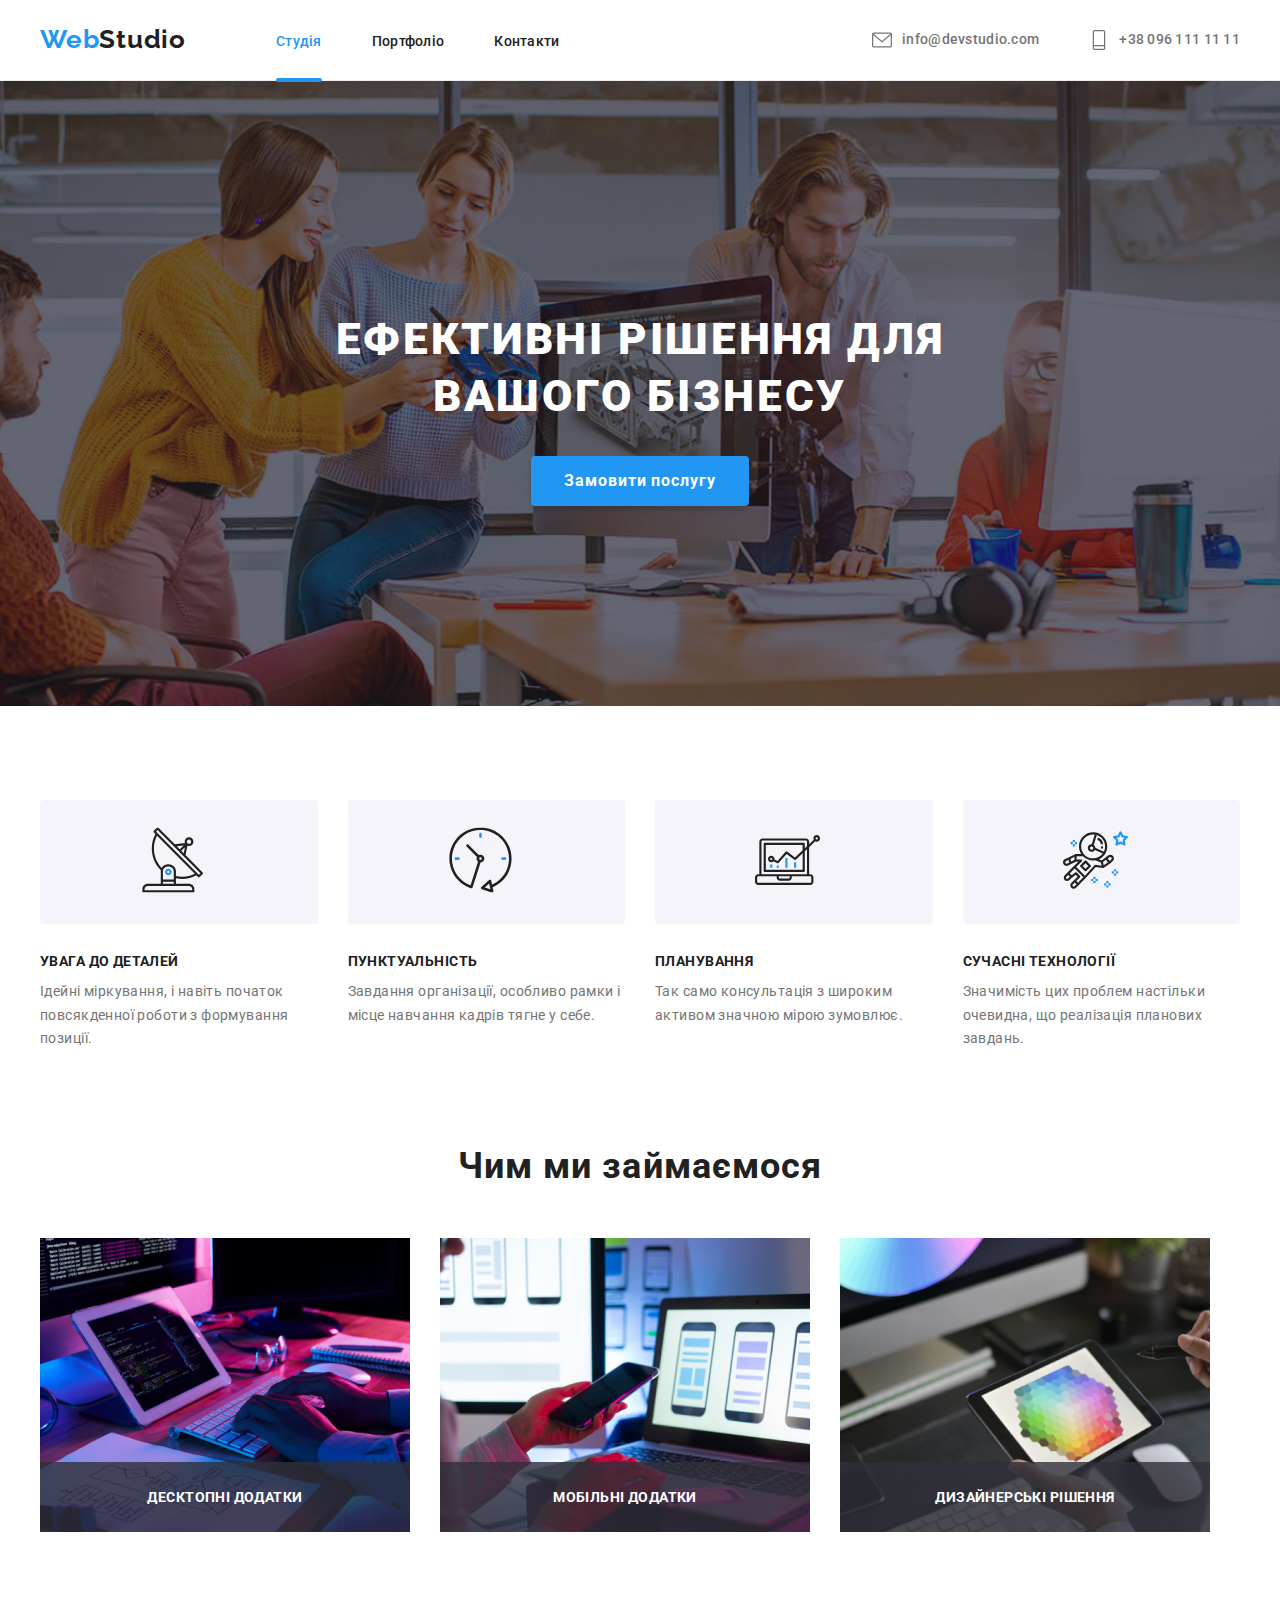
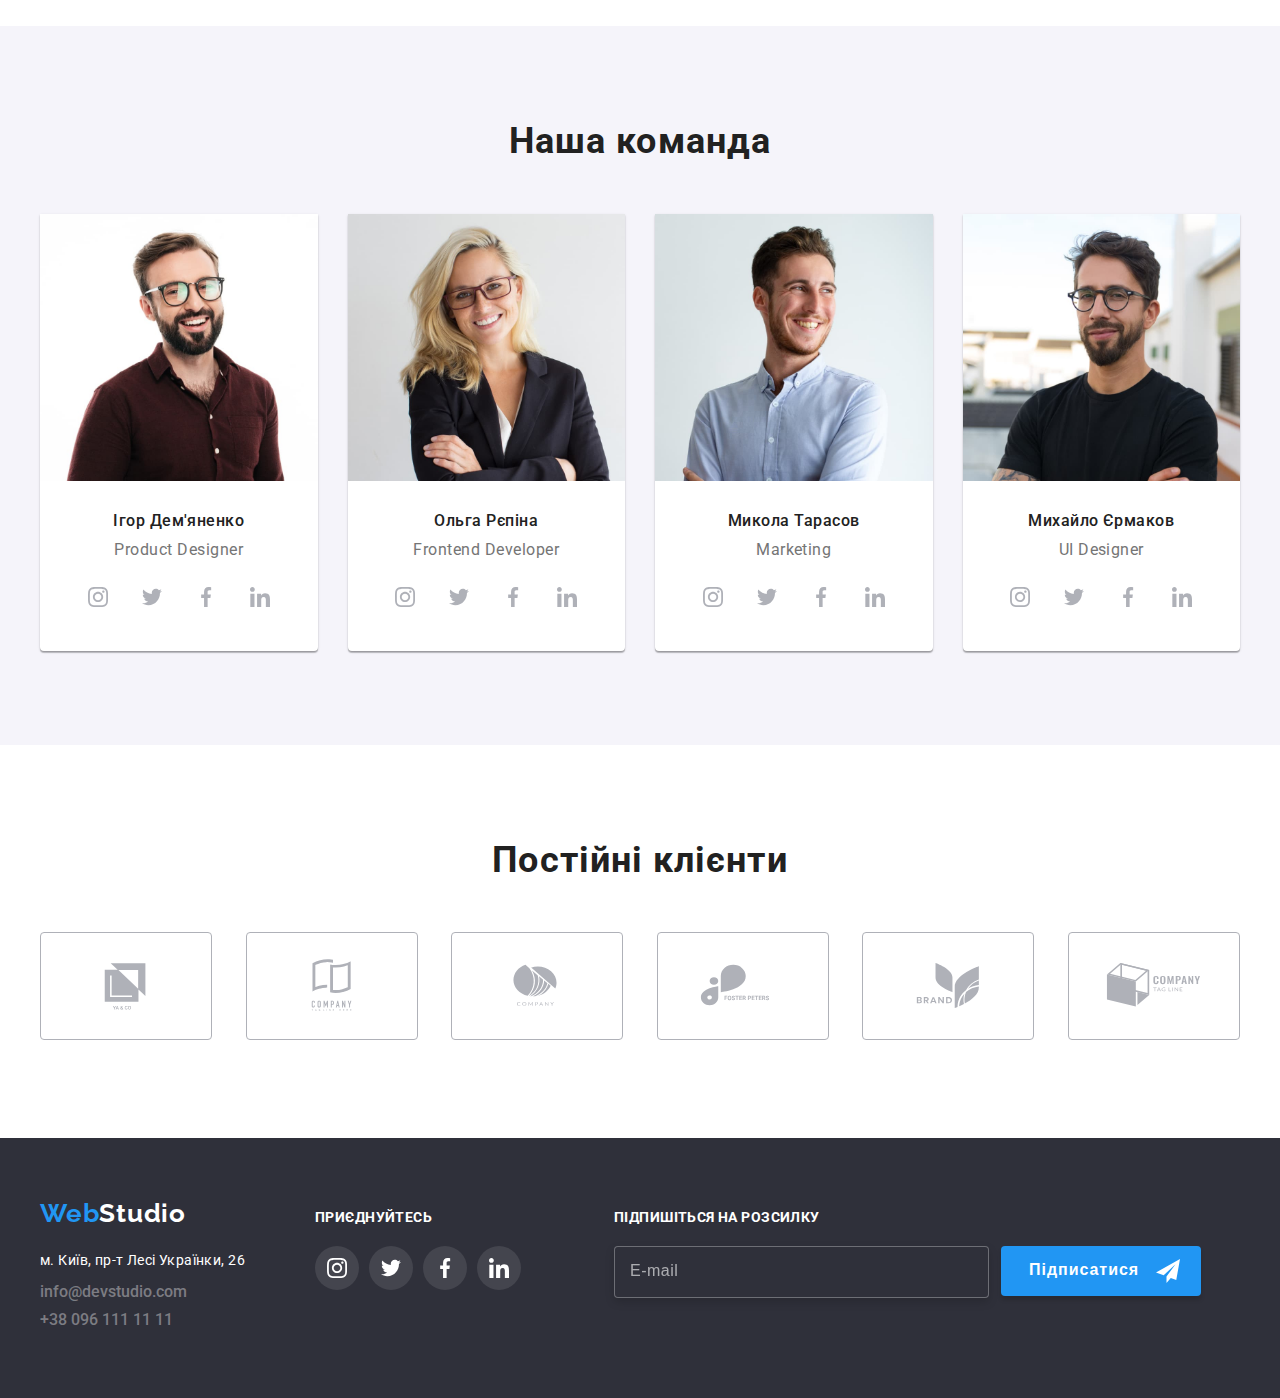
==== index.html @ 66b2454b "added markup and stylization of forms" ====
<!DOCTYPE html>
<html lang="uk">
  <head>
    <meta charset="UTF-8" />
    <meta http-equiv="X-UA-Compatible" content="IE=edge" />
    <meta name="viewport" content="width=device-width, initial-scale=1.0" />
    <link
      rel="stylesheet"
      href="/*! modern-normalize v1.1.0 | MIT License | https://github.com/sindresorhus/modern-normalize */*,::after,::before{box-sizing:border-box}html{-moz-tab-size:4;tab-size:4}html{line-height:1.15;-webkit-text-size-adjust:100%}body{margin:0}body{font-family:system-ui,-apple-system,'Segoe UI',Roboto,Helvetica,Arial,sans-serif,'Apple Color Emoji','Segoe UI Emoji'}hr{height:0;color:inherit}abbr[title]{text-decoration:underline dotted}b,strong{font-weight:bolder}code,kbd,pre,samp{font-family:ui-monospace,SFMono-Regular,Consolas,'Liberation Mono',Menlo,monospace;font-size:1em}small{font-size:80%}sub,sup{font-size:75%;line-height:0;position:relative;vertical-align:baseline}sub{bottom:-.25em}sup{top:-.5em}table{text-indent:0;border-color:inherit}button,input,optgroup,select,textarea{font-family:inherit;font-size:100%;line-height:1.15;margin:0}button,select{text-transform:none}[type=button],[type=reset],[type=submit],button{-webkit-appearance:button}::-moz-focus-inner{border-style:none;padding:0}:-moz-focusring{outline:1px dotted ButtonText}:-moz-ui-invalid{box-shadow:none}legend{padding:0}progress{vertical-align:baseline}::-webkit-inner-spin-button,::-webkit-outer-spin-button{height:auto}[type=search]{-webkit-appearance:textfield;outline-offset:-2px}::-webkit-search-decoration{-webkit-appearance:none}::-webkit-file-upload-button{-webkit-appearance:button;font:inherit}summary{display:list-item}"
    />
    <link rel="stylesheet" href="./css/styles.css" />
    <link rel="preconnect" href="https://fonts.googleapis.com" />
    <link rel="preconnect" href="https://fonts.gstatic.com" crossorigin />
    <link
      href="https://fonts.googleapis.com/css2?family=Raleway:wght@700&family=Roboto:wght@400;500;700;900&display=swap"
      rel="stylesheet"
    />
    <title>WebStudio</title>
  </head>
  <body>
    <header class="header">
      <div class="container header-container">
        <a href="./index.html" class="header-logo link"
          ><span class="logo-web">Web</span
          ><span class="logo-studio">Studio</span></a
        >
        <nav class="header-nav">
          <ul class="header-list list">
            <li class="header-item">
              <a href="" class="header-link link current">Студія</a>
            </li>
            <li class="header-item">
              <a href="./portfolio.html" class="header-link link">Портфоліо</a>
            </li>
            <li class="header-item">
              <a href="" class="header-link link">Контакти</a>
            </li>
          </ul>
        </nav>
        <div class="contacts-container">
          <ul class="contacts-wrap list">
            <li class="contacts-wrap-item">
              <a
                href="mailto:info@devstudio.com"
                target="_blank"
                class="header-mailto link"
                ><svg
                  viewBox="0 0 100 100"
                  width="20px"
                  class="icon shape-codepen"
                >
                  <use
                    xlink:href="./images/sprite.svg#icon-envelope"
                  ></use></svg
                >info@devstudio.com</a
              >
            </li>
            <li class="contacts-wrap-item">
              <a href="tel:+380961111111" class="header-contact link"
                ><svg
                  viewBox="0 0 100 100"
                  width="20px"
                  class="icon shape-codepen"
                >
                  <use xlink:href="./images/sprite.svg#icon-phone"></use></svg
                >+38 096 111 11 11</a
              >
            </li>
          </ul>
        </div>
      </div>
    </header>
    <main>
      <!-- Hero Section -->
      <section class="hero">
        <div class="hero-wrapper">
          <h1 class="hero-title">Ефективні рішення для вашого бізнесу</h1>
          <button type="button" class="hero-btn" data-modal-open>
            Замовити послугу
          </button>
        </div>
      </section>
      <!-- Features Section -->
      <section class="features">
        <div class="container section">
          <h2 class="visually-hidden">Ми пропонуємо</h2>
          <ul class="features-list list">
            <li class="features-title">
              <div class="features-icon">
                <svg
                  viewBox="0 0 100 100"
                  width="65px"
                  height="70px"
                  class="icon shape-codepen"
                >
                  <use xlink:href="./images/sprite.svg#icon-antenna"></use>
                </svg>
              </div>
              <h3 class="features-title-list">Увага до деталей</h3>
              <p class="features-pre-title">
                Ідейні міркування, і навіть початок повсякденної роботи з
                формування позиції.
              </p>
            </li>
            <li class="features-title">
              <div class="features-icon">
                <svg
                  viewBox="0 0 100 100"
                  width="65px"
                  height="70px"
                  class="icon shape-codepen"
                >
                  <use xlink:href="./images/sprite.svg#icon-clock"></use>
                </svg>
              </div>
              <h3 class="features-title-list">Пунктуальність</h3>
              <p class="features-pre-title">
                Завдання організації, особливо рамки і місце навчання кадрів
                тягне у себе.
              </p>
            </li>
            <li class="features-title">
              <div class="features-icon">
                <svg
                  viewBox="0 0 100 100"
                  width="65px"
                  height="70px"
                  class="icon shape-codepen"
                >
                  <use xlink:href="./images/sprite.svg#icon-diagram"></use>
                </svg>
              </div>
              <h3 class="features-title-list">Планування</h3>
              <p class="features-pre-title">
                Так само консультація з широким активом значною мірою зумовлює.
              </p>
            </li>
            <li class="features-title">
              <div class="features-icon">
                <svg
                  viewBox="0 0 100 100"
                  width="65px"
                  height="70px"
                  class="icon shape-codepen"
                >
                  <use xlink:href="./images/sprite.svg#icon-astronaut"></use>
                </svg>
              </div>
              <h3 class="features-title-list">Сучасні технології</h3>
              <p class="features-pre-title">
                Значимість цих проблем настільки очевидна, що реалізація
                планових завдань.
              </p>
            </li>
          </ul>
        </div>
      </section>
      <!-- Specification Section -->
      <section class="specification">
        <div class="container">
          <h2 class="specification-title">Чим ми займаємося</h2>
          <ul class="specification-list list">
            <li class="specification-item">
              <div class="specification-wrap-details">
                <img
                  src="./images/programming.jpg"
                  alt="programming"
                  width="370"
                />
                <p class="specification-details">десктопні додатки</p>
              </div>
            </li>
            <li class="specification-item">
              <div class="specification-wrap-details">
                <img
                  src="./images/mobile-applications.jpg"
                  alt="mobile-applications"
                  width="370"
                />
                <p class="specification-details">мобільні додатки</p>
              </div>
            </li>
            <li class="specification-item">
              <div class="specification-wrap-details">
                <img src="./images/design.jpg" alt="design" width="370" />
                <p class="specification-details">дизайнерські рішення</p>
              </div>
            </li>
          </ul>
        </div>
      </section>
      <!-- Team Section -->
      <section class="team">
        <div class="container team-wrap section">
          <h2 class="team-title">Наша команда</h2>
          <ul class="team-title-list list">
            <li class="team-list">
              <img src="./images/team-1.jpg" alt="team-1" width="270" />
              <h3 class="team-employee">ігор дем'яненко</h3>
              <p class="team-employee-item">Product Designer</p>
              <ul class="team-list-social list">
                <li class="social-item">
                  <a href="" class="social-link">
                    <svg
                      viewBox="0 0 100 100"
                      width="20px"
                      class="icon shape-codepen"
                    >
                      <use
                        xlink:href="./images/sprite.svg#icon-instagram"
                      ></use>
                    </svg>
                  </a>
                </li>
                <li class="social-item">
                  <a href="" class="social-link">
                    <svg
                      viewBox="0 0 100 100"
                      width="20px"
                      class="icon shape-codepen"
                    >
                      <use xlink:href="./images/sprite.svg#icon-twitter"></use>
                    </svg>
                  </a>
                </li>
                <li class="social-item">
                  <a href="" class="social-link">
                    <svg
                      viewBox="0 0 100 100"
                      width="20px"
                      class="icon shape-codepen"
                    >
                      <use xlink:href="./images/sprite.svg#icon-facebook"></use>
                    </svg>
                  </a>
                </li>
                <li class="social-item">
                  <a href="" class="social-link">
                    <svg
                      viewBox="0 0 100 100"
                      width="20px"
                      class="icon shape-codepen"
                    >
                      <use xlink:href="./images/sprite.svg#icon-linkedin"></use>
                    </svg>
                  </a>
                </li>
              </ul>
            </li>
            <li class="team-list">
              <img src="./images/team-2.jpg" alt="team-2" width="270" />
              <h3 class="team-employee">ольга рєпіна</h3>
              <p class="team-employee-item">Frontend Developer</p>
              <ul class="team-list-social list">
                <li class="social-item">
                  <a href="" class="social-link">
                    <svg
                      viewBox="0 0 100 100"
                      width="20px"
                      class="icon shape-codepen"
                    >
                      <use
                        xlink:href="./images/sprite.svg#icon-instagram"
                      ></use>
                    </svg>
                  </a>
                </li>
                <li class="social-item">
                  <a href="" class="social-link">
                    <svg
                      viewBox="0 0 100 100"
                      width="20px"
                      class="icon shape-codepen"
                    >
                      <use xlink:href="./images/sprite.svg#icon-twitter"></use>
                    </svg>
                  </a>
                </li>
                <li class="social-item">
                  <a href="" class="social-link">
                    <svg
                      viewBox="0 0 100 100"
                      width="20px"
                      class="icon shape-codepen"
                    >
                      <use xlink:href="./images/sprite.svg#icon-facebook"></use>
                    </svg>
                  </a>
                </li>
                <li class="social-item">
                  <a href="" class="social-link">
                    <svg
                      viewBox="0 0 100 100"
                      width="20px"
                      class="icon shape-codepen"
                    >
                      <use xlink:href="./images/sprite.svg#icon-linkedin"></use>
                    </svg>
                  </a>
                </li>
              </ul>
            </li>
            <li class="team-list">
              <img src="./images/team-3.jpg" alt="team-3" width="270" />
              <h3 class="team-employee">микола тарасов</h3>
              <p class="team-employee-item">Marketing</p>
              <ul class="team-list-social list">
                <li class="social-item">
                  <a href="" class="social-link">
                    <svg
                      viewBox="0 0 100 100"
                      width="20px"
                      class="icon shape-codepen"
                    >
                      <use
                        xlink:href="./images/sprite.svg#icon-instagram"
                      ></use>
                    </svg>
                  </a>
                </li>
                <li class="social-item">
                  <a href="" class="social-link">
                    <svg
                      viewBox="0 0 100 100"
                      width="20px"
                      class="icon shape-codepen"
                    >
                      <use xlink:href="./images/sprite.svg#icon-twitter"></use>
                    </svg>
                  </a>
                </li>
                <li class="social-item">
                  <a href="" class="social-link">
                    <svg
                      viewBox="0 0 100 100"
                      width="20px"
                      class="icon shape-codepen"
                    >
                      <use xlink:href="./images/sprite.svg#icon-facebook"></use>
                    </svg>
                  </a>
                </li>
                <li class="social-item">
                  <a href="" class="social-link">
                    <svg
                      viewBox="0 0 100 100"
                      width="20px"
                      class="icon shape-codepen"
                    >
                      <use xlink:href="./images/sprite.svg#icon-linkedin"></use>
                    </svg>
                  </a>
                </li>
              </ul>
            </li>
            <li class="team-list">
              <img src="./images/team-4.jpg" alt="team-4" width="270" />
              <h3 class="team-employee">михайло єрмаков</h3>
              <p class="team-employee-item">UI Designer</p>
              <ul class="team-list-social list">
                <li class="social-item">
                  <a href="" class="social-link">
                    <svg
                      viewBox="0 0 100 100"
                      width="20px"
                      class="icon shape-codepen"
                    >
                      <use
                        xlink:href="./images/sprite.svg#icon-instagram"
                      ></use>
                    </svg>
                  </a>
                </li>
                <li class="social-item">
                  <a href="" class="social-link">
                    <svg
                      viewBox="0 0 100 100"
                      width="20px"
                      class="icon shape-codepen"
                    >
                      <use xlink:href="./images/sprite.svg#icon-twitter"></use>
                    </svg>
                  </a>
                </li>
                <li class="social-item">
                  <a href="" class="social-link">
                    <svg
                      viewBox="0 0 100 100"
                      width="20px"
                      class="icon shape-codepen"
                    >
                      <use xlink:href="./images/sprite.svg#icon-facebook"></use>
                    </svg>
                  </a>
                </li>
                <li class="social-item">
                  <a href="" class="social-link">
                    <svg
                      viewBox="0 0 100 100"
                      width="20px"
                      class="icon shape-codepen"
                    >
                      <use xlink:href="./images/sprite.svg#icon-linkedin"></use>
                    </svg>
                  </a>
                </li>
              </ul>
            </li>
          </ul>
        </div>
      </section>
      <!-- Clients Section -->
      <div class="container section">
        <h2 class="clients-title">Постійні клієнти</h2>
        <ul class="clients-list list">
          <li class="clients-item">
            <a href="" class="clients-link">
              <svg
                viewBox="0 0 100 100"
                width="106px"
                class="icon shape-codepen"
              >
                <use xlink:href="./images/sprite.svg#icon-company-1"></use>
              </svg>
            </a>
          </li>
          <li class="clients-item">
            <a href="" class="clients-link">
              <svg
                viewBox="0 0 100 100"
                width="106px"
                class="icon shape-codepen"
              >
                <use xlink:href="./images/sprite.svg#icon-company-2"></use>
              </svg>
            </a>
          </li>
          <li class="clients-item">
            <a href="" class="clients-link">
              <svg
                viewBox="0 0 100 100"
                width="106px"
                class="icon shape-codepen"
              >
                <use xlink:href="./images/sprite.svg#icon-company-3"></use>
              </svg>
            </a>
          </li>
          <li class="clients-item">
            <a href="" class="clients-link">
              <svg
                viewBox="0 0 100 100"
                width="106px"
                class="icon shape-codepen"
              >
                <use xlink:href="./images/sprite.svg#icon-company-4"></use>
              </svg>
            </a>
          </li>
          <li class="clients-item">
            <a href="" class="clients-link">
              <svg
                viewBox="0 0 100 100"
                width="106px"
                class="icon shape-codepen"
              >
                <use xlink:href="./images/sprite.svg#icon-company-5"></use>
              </svg>
            </a>
          </li>
          <li class="clients-item">
            <a href="" class="clients-link">
              <svg
                viewBox="0 0 100 100"
                width="106px"
                class="icon shape-codepen"
              >
                <use xlink:href="./images/sprite.svg#icon-company-6"></use>
              </svg>
            </a>
          </li>
        </ul>
      </div>
    </main>
    <footer class="footer">
      <div class="footer-wrap container">
        <div class="footer-logo-wrapper">
          <a href="./index.html" class="footer-logo link"
            ><span class="logo-footer-web">Web</span
            ><span class="logo-footer-studio">Studio</span></a
          >
          <address class="footer-address">
            <div class="footer-address-wrap">
              <ul class="footer-list list">
                <li class="footer-item">
                  <a
                    href="https://goo.gl/maps/kLeQK4JiekqhUEm47"
                    target="_blank"
                    rel="noopener noreferrer"
                    class="footer-map link"
                    >м. Київ, пр-т Лесі Українки, 26</a
                  >
                </li>
                <li class="footer-item">
                  <a
                    href="mailto:info@devstudio.com"
                    target="_blank"
                    class="footer-mailto item link"
                    >info@devstudio.com</a
                  >
                </li>
                <li class="footer-item">
                  <a href="tel:+380961111111" class="footer-contact item link"
                    >+38 096 111 11 11</a
                  >
                </li>
              </ul>
            </div>
          </address>
        </div>
        <div class="footer-social">
          <h3 class="footer-social-title">приєднуйтесь</h3>
          <ul class="footer-social-list list">
            <li class="footer-social-item">
              <a href="" class="footer-social-link">
                <svg
                  viewBox="0 0 100 100"
                  width="20px"
                  class="icon shape-codepen"
                >
                  <use xlink:href="./images/sprite.svg#icon-instagram"></use>
                </svg>
              </a>
            </li>
            <li class="footer-social-item">
              <a href="" class="footer-social-link">
                <svg
                  viewBox="0 0 100 100"
                  width="20px"
                  class="icon shape-codepen"
                >
                  <use xlink:href="./images/sprite.svg#icon-twitter"></use>
                </svg>
              </a>
            </li>
            <li class="footer-social-item">
              <a href="" class="footer-social-link">
                <svg
                  viewBox="0 0 100 100"
                  width="20px"
                  class="icon shape-codepen"
                >
                  <use xlink:href="./images/sprite.svg#icon-facebook"></use>
                </svg>
              </a>
            </li>
            <li class="footer-social-item">
              <a href="" class="footer-social-link">
                <svg
                  viewBox="0 0 100 100"
                  width="20px"
                  class="icon shape-codepen"
                >
                  <use xlink:href="./images/sprite.svg#icon-linkedin"></use>
                </svg>
              </a>
            </li>
          </ul>
        </div>
        <div class="footer-subscription">
          <form action="" class="footer-form">
            <h3 class="footer-subscription-title">підпишіться на розсилку</h3>
            <div class="subscription-wrap">
              <label for="email"
                ><input
                  type="email"
                  name="email"
                  placeholder="E-mail"
                  class="subscription-input"
                  required
              /></label>
              <button type="submit" class="btn-footer">
                Підписатися<svg
                  viewBox="0 0 100 100"
                  width="24px"
                  class="icon shape-codepen"
                >
                  <use
                    xlink:href="./images/sprite.svg#icon-send-airplane"
                  ></use>
                </svg>
              </button>
            </div>
          </form>
        </div>
      </div>
    </footer>
    <div class="backdrop is-hidden" data-modal>
      <div class="modal">
        <button type="button" class="close-button" data-modal-close>
          <svg viewBox="0 0 100 100" width="18px" class="icon shape-codepen">
            <use xlink:href="./images/sprite.svg#icon-close-black"></use>
          </svg>
        </button>
        <p class="modal-title">Залиште свої дані, ми вам передзвонимо</p>
        <form action="" class="modal-form">
          <div class="form-element">
            <label for="name">Ім'я</label>
            <div class="input-wrap">
              <input type="text" name="name" id="name" />
              <svg viewBox="0 0 100 100" width="18px">
                <use xlink:href="./images/sprite.svg#icon-person-black"></use>
              </svg>
            </div>
          </div>

          <div class="form-element">
            <label for="tel">Телефон</label>
            <div class="input-wrap">
              <input type="tel" name="tel" id="tel" />
              <svg viewBox="0 0 100 100" width="18px">
                <use xlink:href="./images/sprite.svg#icon-phone-black"></use>
              </svg>
            </div>
          </div>

          <div class="form-element">
            <label for="email">Пошта</label>
            <div class="input-wrap">
              <input type="email" name="email" id="email" />
              <svg viewBox="0 0 100 100" width="18px">
                <use xlink:href="./images/sprite.svg#icon-email-black"></use>
              </svg>
            </div>
          </div>

          <div class="form-element">
            <label for="Коментар">Коментар</label>
            <textarea
              name="Коментар"
              id="Коментар"
              cols="30"
              rows="10"
              placeholder="Введіть текст"
            ></textarea>
          </div>
          <div class="accept">
            <input
              type="checkbox"
              id="accept"
              name="accept"
              class="visually-hidden"
              required
            />
            <div class="checkbox">
              <svg viewBox="0 0 100 100" width="12px">
                <use xlink:href="./images/sprite.svg#icon-tick"></use>
              </svg>
            </div>
            <label for="accept"
              >Погоджуюся з розсилкою та приймаю
              <a href="" class="checkbox-link">Умови договору</a></label
            >
            <a href=""></a>
          </div>
          <div class="form-element-btn">
            <button type="submit" class="btn-modal">Відправити</button>
          </div>
        </form>
      </div>
    </div>
    <script src="./js/modal.js"></script>
  </body>
</html>
---- css/styles.css ----
:root {
  --primary-text-color: #212121;
  --secondayr-text-color: #ffffff;
  --tetriary-text-color: #f5f4fa;
  --accent-colo: #2196f3;
  --description-text: #757575;
  --background-color: #2f303a;
  --border-color: #eeeeee;
  --sprite-color: #afb1b8;
}

h1,
h2,
h3,
h4,
h5,
h6,
ul,
p {
  margin: 0;
}

ul {
  padding-left: 0;
}

body {
  font-family: "Roboto", sans-serif;
  font-weight: 500;
  color: var(--primary-text-color);
  margin: 0 auto;
}

img {
  transition: color 250ms cubic-bezier(0.4, 0, 0.2, 1);
  display: block;
  width: 100%;
  height: auto;
}

button {
  border: none;
}

.list {
  list-style: none;
}

.section {
  padding: 94px 0px;
}

/* Header */

.container {
  width: 1200px;
  margin: 0 auto;
}

.header {
  border-bottom: 1px solid #ececec;
}

.header-container {
  display: flex;
  align-items: center;
}

.header-logo {
  margin-right: 90px;
  display: block;
  padding: 24px 0px 25px 0;
}

.logo-web,
.logo-footer-web {
  font-family: "Raleway", sans-serif;
  font-weight: 700;
  font-size: 26px;
  line-height: 1.2;
  letter-spacing: 0.03em;
  text-decoration: none;
  color: #2196f3;
}

.logo-studio {
  font-family: "Raleway", sans-serif;
  font-weight: 700;
  font-size: 26px;
  line-height: 1.2;
  letter-spacing: 0.03em;
  text-decoration: none;
  color: var(--primary-text-color);
}

.logo-studio {
  padding-top: 24px;
}

.header-list {
  display: flex;
}

.header-item:not(:first-child) {
  margin-left: 50px;
}

.header-link {
  font-size: 14px;
  font-weight: 500;
  line-height: 1.1;
  letter-spacing: 0.02em;
  color: var(--primary-text-color);
  padding: 32px 0px;
  transition: color 250ms cubic-bezier(0.4, 0, 0.2, 1);
}

.header-link.current {
  position: relative;
  color: var(--accent-colo);
}

.header-link.current::after {
  position: absolute;
  content: "";
  display: block;
  width: 100%;
  bottom: -1px;
  height: 4px;
  border-radius: 2px;
  background-color: var(--accent-colo);
}

.link {
  text-decoration: none;
}

.link:hover,
.link:focus,
.link:active {
  color: var(--accent-colo);
}

.btn:hover,
.btn:focus,
.btn:active {
  background-color: var(--accent-colo);
  color: var(--secondayr-text-color);
}

.contacts-container {
  margin-left: auto;
}

.contacts-wrap {
  display: flex;
}

.contacts-wrap-item a {
  display: flex;
  align-items: center;
  gap: 10px;
}

.header-contact {
  margin-left: 50px;
}

.header-contact {
  font-size: 14px;
  font-weight: 500;
  line-height: 1.1;
  letter-spacing: 0.02em;
  text-decoration: none;
  color: var(--description-text);
  transition: color 250ms cubic-bezier(0.4, 0, 0.2, 1);
}

.header-contact:hover svg,
.header-contact:focus svg,
.header-contact:active svg {
  fill: var(--accent-colo);
}

.header-contact svg {
  fill: var(--description-text);
  transition: fill 250ms cubic-bezier(0.4, 0, 0.2, 1);
}

.header-mailto {
  font-size: 14px;
  font-weight: 500;
  line-height: 1.1;
  letter-spacing: 0.02em;
  text-decoration: none;
  color: var(--description-text);
  transition: color 250ms cubic-bezier(0.4, 0, 0.2, 1);
}

.header-mailto:hover svg,
.header-mailto:focus svg,
.header-mailto:active svg {
  fill: var(--accent-colo);
}

.header-mailto svg {
  fill: var(--description-text);
  transition: fill 250ms cubic-bezier(0.4, 0, 0.2, 1);
}

/* Hero Section */

.hero {
  background-image: linear-gradient(
      rgba(47, 48, 58, 0.4),
      rgba(47, 48, 58, 0.4)
    ),
    url(../images/bg.png), linear-gradient(#c4c4c4, #c4c4c4);
  background-repeat: no-repeat;
  background-position: top;
  background-size: cover;
  max-width: 1600px;
  margin: 0 auto;
}

.hero {
  padding: 200px 0px;
}

.hero-wrapper {
  display: flex;
  justify-content: center;
  align-items: center;
  flex-direction: column;
}

.hero-liste-wrap {
  text-align: center;
  padding-top: 94px;
}

.hero-title {
  font-weight: 900;
  font-size: 44px;
  line-height: 1.3;
  letter-spacing: 0.06em;
  text-transform: uppercase;
  color: var(--secondayr-text-color);
  text-align: center;
  max-width: 696px;
  margin: 30px 0px;
}

.hero-btn {
  font-weight: 700;
  font-size: 16px;
  line-height: 1.8;
  letter-spacing: 0.06em;
  text-decoration: none;
  font-family: inherit;
  cursor: pointer;
  padding: 10px 32px 10px 32px;
  border: 1px solid transparent;
  box-shadow: 0px 4px 4px rgba(0, 0, 0, 0.15);
  border-radius: 4px;
  color: rgba(255, 255, 255, 1);
  background-color: rgba(33, 150, 243, 1);
  box-shadow: 0px 4px 4px rgba(0, 0, 0, 0.15);
  border-radius: 4px;
}

.hero-btn-portfolio {
  font-weight: 500;
  font-size: 16px;
  line-height: 1.6;
  letter-spacing: 0.06em;
  text-decoration: none;
  font-family: inherit;
  cursor: pointer;
  padding: 6px 22px;
  border: 1px solid transparent;
  border-radius: 4px;
  transition-property: color, background-color, box-shadow;
  transition-duration: 250ms;
  transition-timing-function: cubic-bezier(0.4, 0, 0.2, 1);
}

.btn-portfolio:hover,
.btn-portfolio:focus,
.btn-portfolio:active {
  background-color: var(--accent-colo);
  color: var(--secondayr-text-color);
  box-shadow: 0px 3px 1px rgba(0, 0, 0, 0.1), 0px 1px 2px rgba(0, 0, 0, 0.08),
    0px 2px 2px rgba(0, 0, 0, 0.12);
  border-radius: 4px;
}

.border {
  border-left: 1px solid var(--border-color);
  border-right: 1px solid var(--border-color);
  border-bottom: 1px solid var(--border-color);
  transition: border 250ms cubic-bezier(0.4, 0, 0.2, 1);
}

.services-list-title {
  font-weight: 700;
  font-size: 18px;
  line-height: 2;
  letter-spacing: 0.06em;
  text-decoration: none;
  padding: 20px 24px 4px 24px;
}

.services-list-pre-title {
  font-weight: 400;
  font-size: 16px;
  line-height: 1.9;
  letter-spacing: 0.03em;
  text-decoration: none;
  color: var(--description-text);
  padding: 0px 24px 20px 24px;
}

.services-list {
  display: flex;
  flex-wrap: wrap;
  padding: 50px 0px 94px 0px;
}

.portfolio-liste-wrap li:nth-child(3n + 2),
.portfolio-liste-wrap li:nth-child(3n + 3) {
  margin-left: 30px;
}

.portfolio-liste-wrap li:not(:nth-child(n + 7)) {
  margin-bottom: 30px;
}

.services-list-portfolio:hover,
.services-list-portfolio:focus,
.services-list-portfolio:active {
  box-shadow: 0px 1px 1px rgba(0, 0, 0, 0.12), 0px 4px 4px rgba(0, 0, 0, 0.06),
    1px 4px 6px rgba(0, 0, 0, 0.16);
  transition: box-shadow 250ms cubic-bezier(0.4, 0, 0.2, 1);
}

.services-wrap-details {
  position: relative;
  overflow: hidden;
}

.services-details {
  position: absolute;
  top: 0;
  left: 0;
  height: 100%;
  padding: 63px 24px;
  transform: translateY(100%);
  transition: transform 250ms cubic-bezier(0.4, 0, 0.2, 1);
  background: rgba(33, 150, 243, 0.9);
  font-weight: 400;
  font-size: 18px;
  line-height: 1.5;
  letter-spacing: 0.03em;
  color: var(--secondayr-text-color);
}

.specification-wrap-details {
  position: relative;
}

.specification-details {
  font-weight: 700;
  font-size: 14px;
  line-height: 1.1;
  letter-spacing: 0.03em;
  text-transform: uppercase;
  color: var(--secondayr-text-color);
  position: absolute;
  bottom: 0;
  background: rgba(47, 48, 58, 0.8);
  width: 100%;
  height: 70px;
  display: flex;
  justify-content: center;
  align-items: center;
}

.services-list-portfolio:hover .services-details {
  transform: translateY(0);
}

/* Hide heading */

.visually-hidden {
  position: absolute;
  white-space: nowrap;
  width: 1px;
  height: 1px;
  overflow: hidden;
  border: 0;
  padding: 0;
  clip: rect(0 0 0 0);
  clip-path: inset(50%);
  margin: -1px;
}

/* Features Section */

.features-icon {
  padding: 25px 100px;
  background: #f5f4fa;
  border-radius: 4px;
}

.features-list {
  display: flex;
  flex-wrap: wrap;
}

.features-title {
  width: calc((100% - 90px) / 4);
}

.features-title:not(:first-child) {
  margin-left: 30px;
}

.features-title-list {
  font-weight: 700;
  font-size: 14px;
  line-height: 1.1;
  letter-spacing: 0.03em;
  text-transform: uppercase;
  padding-bottom: 10px;
  margin-top: 30px;
}

.features-pre-title {
  font-weight: 400;
  font-size: 14px;
  line-height: 1.7;
  letter-spacing: 0.03em;
  text-decoration: none;
  color: var(--description-text);
}

/* Specification Section */

.specification {
  padding-bottom: 94px;
}

.clients-title,
.specification-title,
.team-title {
  font-weight: 700;
  font-size: 36px;
  line-height: 1.2;
  letter-spacing: 0.03em;
  text-decoration: none;
  margin-bottom: 50px;
  text-align: center;
}

.specification-list {
  display: flex;
}

.specification-item {
  width: calc((100%-60px) / 3);
}

.specification-item:not(:first-child) {
  margin-left: 30px;
}

/* Team Section */

.team {
  background-color: #f5f4fa;
}

.team-title-list {
  display: flex;
}

.team-list {
  box-shadow: 0px 1px 3px rgba(0, 0, 0, 0.12), 0px 1px 1px rgba(0, 0, 0, 0.14),
    0px 2px 1px rgba(0, 0, 0, 0.2);
  border-radius: 0px 0px 4px 4px;
  background-color: rgba(255, 255, 255, 1);
}

.team-list:not(:first-child) {
  margin-left: 30px;
}

.team-employee {
  font-weight: 500;
  font-size: 16px;
  line-height: 1.2;
  letter-spacing: 0.03em;
  text-decoration: none;
  text-transform: capitalize;
  text-align: center;
  padding: 30px 0px 10px 0px;
}

.team-employee-item {
  font-weight: 400;
  font-size: 16px;
  line-height: 1.2;
  letter-spacing: 0.03em;
  text-decoration: none;
  text-align: center;
  color: var(--description-text);
  padding-bottom: 16px;
}

.team-list-social {
  display: flex;
  justify-content: center;
  margin-bottom: 32px;
}

.social-item:not(:first-child) {
  margin-left: 10px;
}

.social-link {
  width: 44px;
  height: 44px;
  background: #ffffff;
  border-radius: 50%;
  display: flex;
  align-items: center;
  justify-content: center;
  transition: background-color 250ms cubic-bezier(0.4, 0, 0.2, 1);
}

.social-link:hover,
.social-link:focus {
  background-color: var(--accent-colo);
}

.social-link svg {
  fill: var(--sprite-color);
}

.social-link:hover svg,
.social-link:focus svg,
.social-link:active svg {
  fill: var(--secondayr-text-color);
  transition: fill 250ms cubic-bezier(0.4, 0, 0.2, 1);
}

/* Clients Section */

.clients-list {
  display: flex;
  justify-content: space-between;
}

.clients-link svg {
  fill: currentColor;
  color: var(--sprite-color);
  padding: 0px 32px;
  border: 1px solid var(--sprite-color);
  border-radius: 4px;
  transition: color 250ms cubic-bezier(0.4, 0, 0.2, 1);
}

.clients-link svg:hover,
.clients-link svg:focus,
.clients-link svg:active {
  color: var(--accent-colo);
  border-color: var(--accent-colo);
}

/* Footer */

.footer-wrap {
  display: flex;
  align-items: baseline;
}

.footer {
  background-color: var(--background-color);
}

.footer {
  padding: 60px 0px;
}

.footer-logo-wrapper {
  display: flex;
  flex-direction: column;
}

.logo-footer-studio {
  font-family: "Raleway", sans-serif;
  font-weight: 700;
  font-size: 26px;
  line-height: 1.2;
  letter-spacing: 0.03em;
  text-decoration: none;
  color: var(--secondayr-text-color);
}

.footer-address {
  font-style: normal;
}

.footer-map {
  font-weight: 400;
  font-size: 14px;
  line-height: 1.7;
  letter-spacing: 0.03em;
  text-decoration: none;
  color: var(--secondayr-text-color);
  transition: color 250ms cubic-bezier(0.4, 0, 0.2, 1);
}

.footer-mailto,
.footer-contact {
  color: #ffffff60;
  transition: color 250ms cubic-bezier(0.4, 0, 0.2, 1);
}

.footer-social {
  display: flex;
  flex-direction: column;
  margin-left: 70px;
}

.footer-social-title {
  font-weight: 700;
  font-size: 14px;
  line-height: 1.1;
  letter-spacing: 0.03em;
  text-transform: uppercase;
  color: var(--secondayr-text-color);
}

.footer-social-list {
  display: flex;
}

.footer-social-link {
  width: 44px;
  height: 44px;
  background: rgba(255, 255, 255, 0.1);
  border-radius: 50%;
  display: flex;
  align-items: center;
  justify-content: center;
  transition: background-color 250ms cubic-bezier(0.4, 0, 0.2, 1);
}

.footer-social-link:hover,
.footer-social-link:focus {
  background: var(--accent-colo);
}

.footer-social-link svg {
  fill: var(--secondayr-text-color);
}

.footer-social-item:not(:first-child) {
  margin-left: 10px;
}

.footer-social-item {
  padding-top: 20px;
}

.footer-list {
  padding-top: 20px;
}

.footer-item {
  padding-bottom: 9px;
}

.footer-subscription {
  margin-left: 93px;
}

.footer-subscription-title {
  font-weight: 700;
  font-size: 14px;
  line-height: 1.1;
  letter-spacing: 0.03em;
  text-transform: uppercase;
  color: #ffffff;
  margin-bottom: 20px;
}

.subscription-input {
  width: 358px;
  height: 50px;
  border: none;
  border: 1px solid rgba(255, 255, 255, 0.3);
  filter: drop-shadow(0px 4px 4px rgba(0, 0, 0, 0.15));
  border-radius: 4px;
  color: rgba(255, 255, 255, 0.6);
  background-color: #2f303a;
  padding: 0 0 0 15px;
  outline: none;
}

.subscription-input::placeholder {
  font-weight: 400;
  font-size: 16px;
  line-height: 1.3;
  letter-spacing: 0.03em;
  color: rgba(255, 255, 255, 0.6);
}

.subscription-wrap {
  display: flex;
}

.btn-footer {
  position: relative;
  display: flex;
  align-items: center;
  text-align: center;
  margin-left: 12px;
  width: 200px;
  font-weight: 700;
  font-size: 16px;
  line-height: 1.9;
  letter-spacing: 0.06em;
  color: #ffffff;
  background: #2196f3;
  box-shadow: 0px 4px 4px rgba(0, 0, 0, 0.15);
  border-radius: 4px;
  height: 50px;
  padding: 0 28px;
}

.btn-footer svg {
  position: absolute;
  top: 50%;
  left: 83.31%;
  transform: translate(-50%, -50%);
}

/* modal */

.backdrop {
  position: fixed;
  top: 0;
  left: 0;
  width: 100%;
  height: 100vh;
  background: rgba(0, 0, 0, 0.1);
}

.modal {
  position: absolute;
  padding: 40px 40px 0px 40px;
  left: 50%;
  top: 50%;
  transform: translate(-50%, -50%);
  background: #ffffff;
  box-shadow: 0px 1px 3px rgba(0, 0, 0, 0.12), 0px 1px 1px rgba(0, 0, 0, 0.14),
    0px 2px 1px rgba(0, 0, 0, 0.2);
  border-radius: 4px;
  animation-name: rotation;
  animation-duration: 1000ms;
}

.modal-title {
  width: 448px;
  text-align: center;
  margin-bottom: 10px;
  font-weight: 700;
  font-size: 20px;
  line-height: 1.6;
  letter-spacing: 0.03em;
  color: #212121;
}

@keyframes rotation {
  0% {
    transform: translate(-50%, -50%) rotate(180deg);
    opacity: 0;
  }
  100% {
    transform: translate(-50%, -50%) rotate(360deg);
  }
}

.is-hidden {
  opacity: 0;
  visibility: hidden;
  pointer-events: none;
}

.close-button {
  display: flex;
  align-items: center;
  position: absolute;
  top: 8px;
  right: 8px;
  background: #ffffff;
  border: 1px solid rgba(0, 0, 0, 0.1);
  width: 30px;
  height: 30px;
  border-radius: 50%;
  cursor: pointer;
}

.close-button svg {
  fill: rgba(0, 0, 0, 1);
  transition: fill 250ms cubic-bezier(0.4, 0, 0.2, 1);
}

.close-button svg:hover {
  fill: var(--accent-colo);
}

/* Form */
.form-element {
  display: flex;
  flex-direction: column;
}

.form-element label {
  margin-bottom: 5px;
  font-weight: 400;
  font-size: 12px;
  line-height: 1.2;
  letter-spacing: 0.01em;
  color: #757575;
}

.form-element svg {
  position: absolute;
  top: 50%;
  left: 12px;
  transform: translateY(-50%);
  transition: fill 250ms cubic-bezier(0.4, 0, 0.2, 1);
}

.input-wrap {
  display: flex;
  position: relative;
  margin-bottom: 10px;
}

.form-element input {
  height: 40px;
  border: none;
  width: 100%;
  border: 1px solid rgba(33, 33, 33, 0.2);
  border-radius: 4px;
  padding-left: 42px;
  cursor: pointer;
  outline: none;
  transition: border 250ms cubic-bezier(0.4, 0, 0.2, 1);
}

.input-wrap input:focus {
  border: 1px solid var(--accent-colo);
}

.input-wrap input:focus + svg {
  fill: var(--accent-colo);
}

.form-element textarea {
  font-weight: 400;
  font-size: 12px;
  line-height: 1.2;
  letter-spacing: 0.01em;
  resize: none;
  border: 1px solid rgba(33, 33, 33, 0.2);
  border-radius: 4px;
  padding-left: 16px;
  cursor: pointer;
  outline: none;
  color: rgba(117, 117, 117, 0.5);
  transition: border 250ms cubic-bezier(0.4, 0, 0.2, 1);
}

.form-element textarea:focus {
  border: 1px solid var(--accent-colo);
}

.form-element-btn {
  display: flex;
  justify-content: center;
  padding-bottom: 40px;
}

.btn-modal {
  text-align: center;
  padding: 10px 50px;
  font-size: 16px;
  line-height: 1.9;
  letter-spacing: 0.06em;
  color: #ffffff;
  background: #2196f3;
  box-shadow: 0px 4px 4px rgba(0, 0, 0, 0.15);
  border-radius: 4px;
  cursor: pointer;
}

.checkbox {
  position: relative;
  border: 2px solid #212121;
  width: 16px;
  height: 15px;
  border-radius: 3px;
  margin-right: 7px;
}

.checkbox svg {
  position: absolute;
  left: 83.31%;
  right: 15.19%;
  top: 50%;
  transform: translate(-50%, -50%);
}

.accept {
  display: flex;
  justify-content: center;
  padding-top: 20px;
  padding-bottom: 30px;
}

.accept label {
  display: flex;
  align-items: center;
  font-weight: 400;
  font-size: 14px;
  line-height: 1.7px;
  letter-spacing: 0.03em;
  color: #757575;
}

.accept input + .checkbox {
  transition-property: background-color, border;
  transition-duration: 250ms;
  transition-timing-function: cubic-bezier(0.4, 0, 0.2, 1);
}

.accept input:checked + .checkbox {
  background-color: #2196f3;
  border: 2px solid #2196f3;
}

.checkbox-link {
  color: #2196f3;
  padding-left: 5px;
}
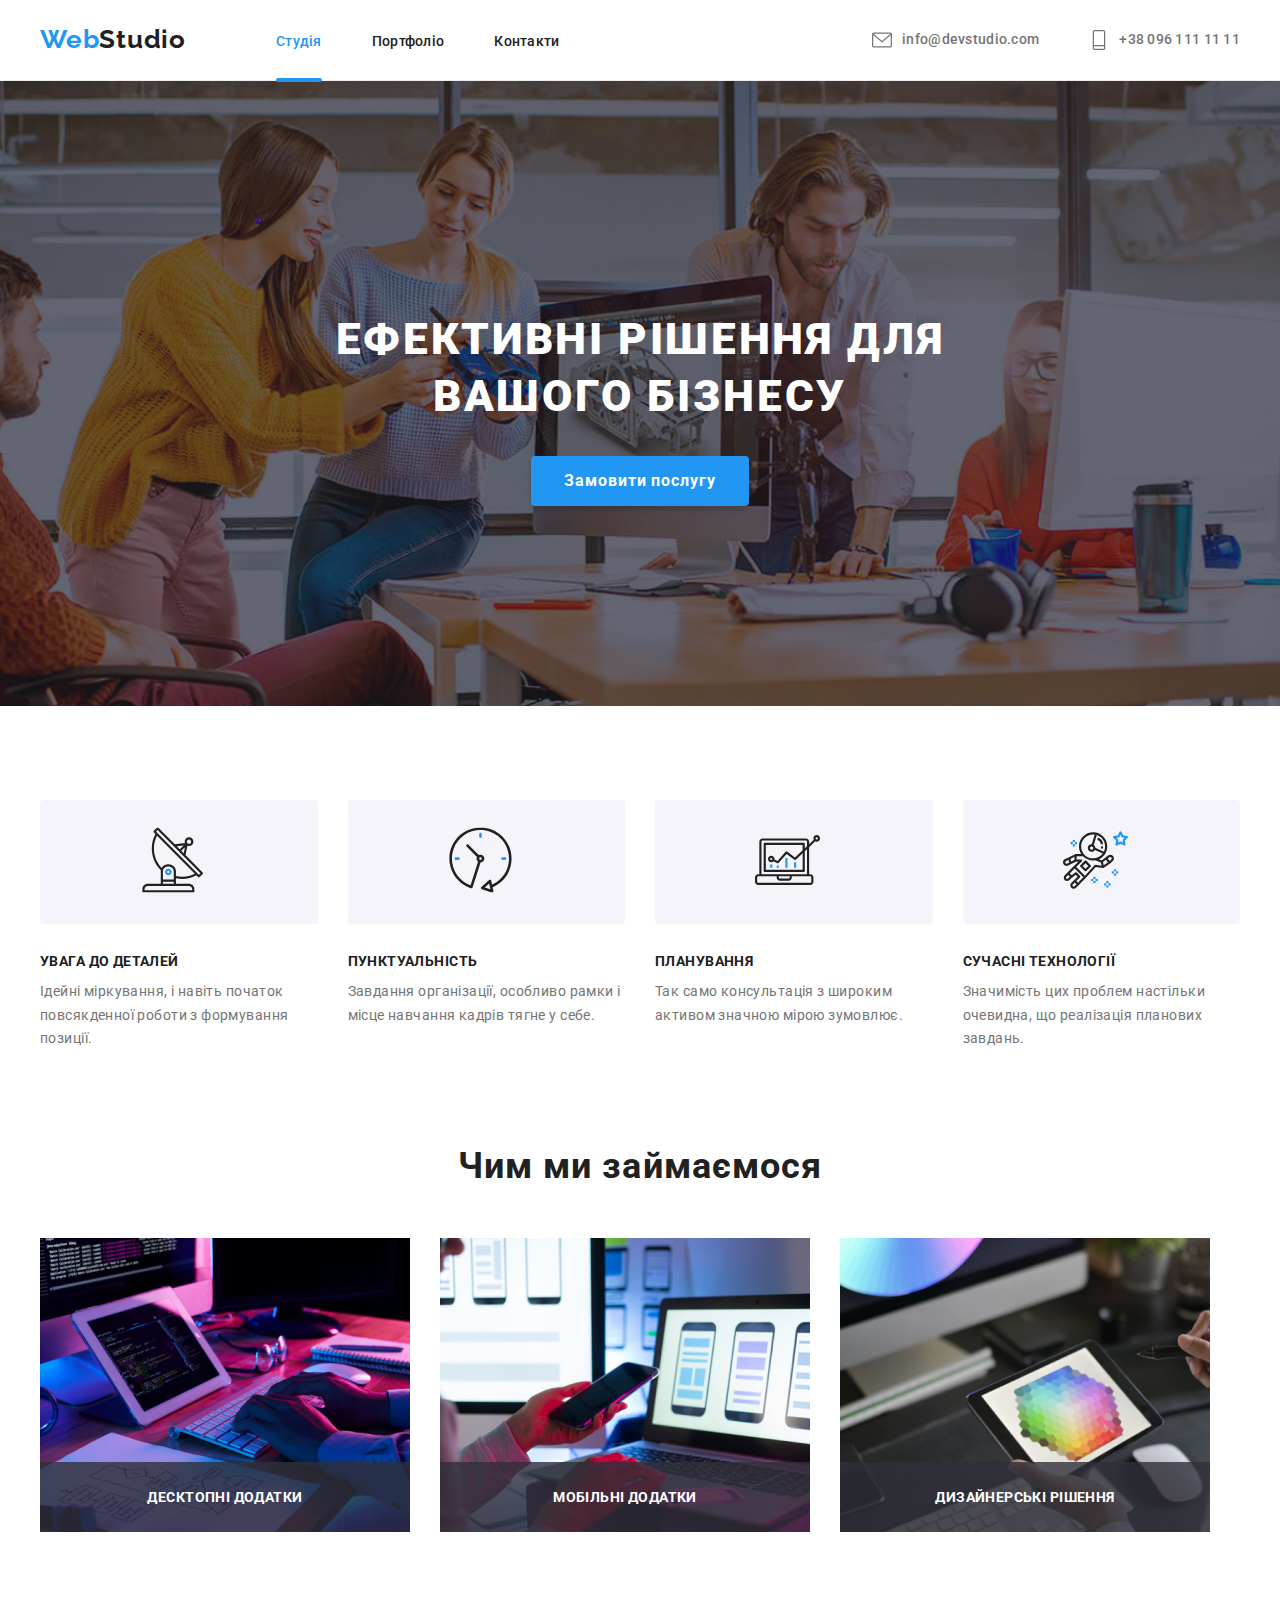
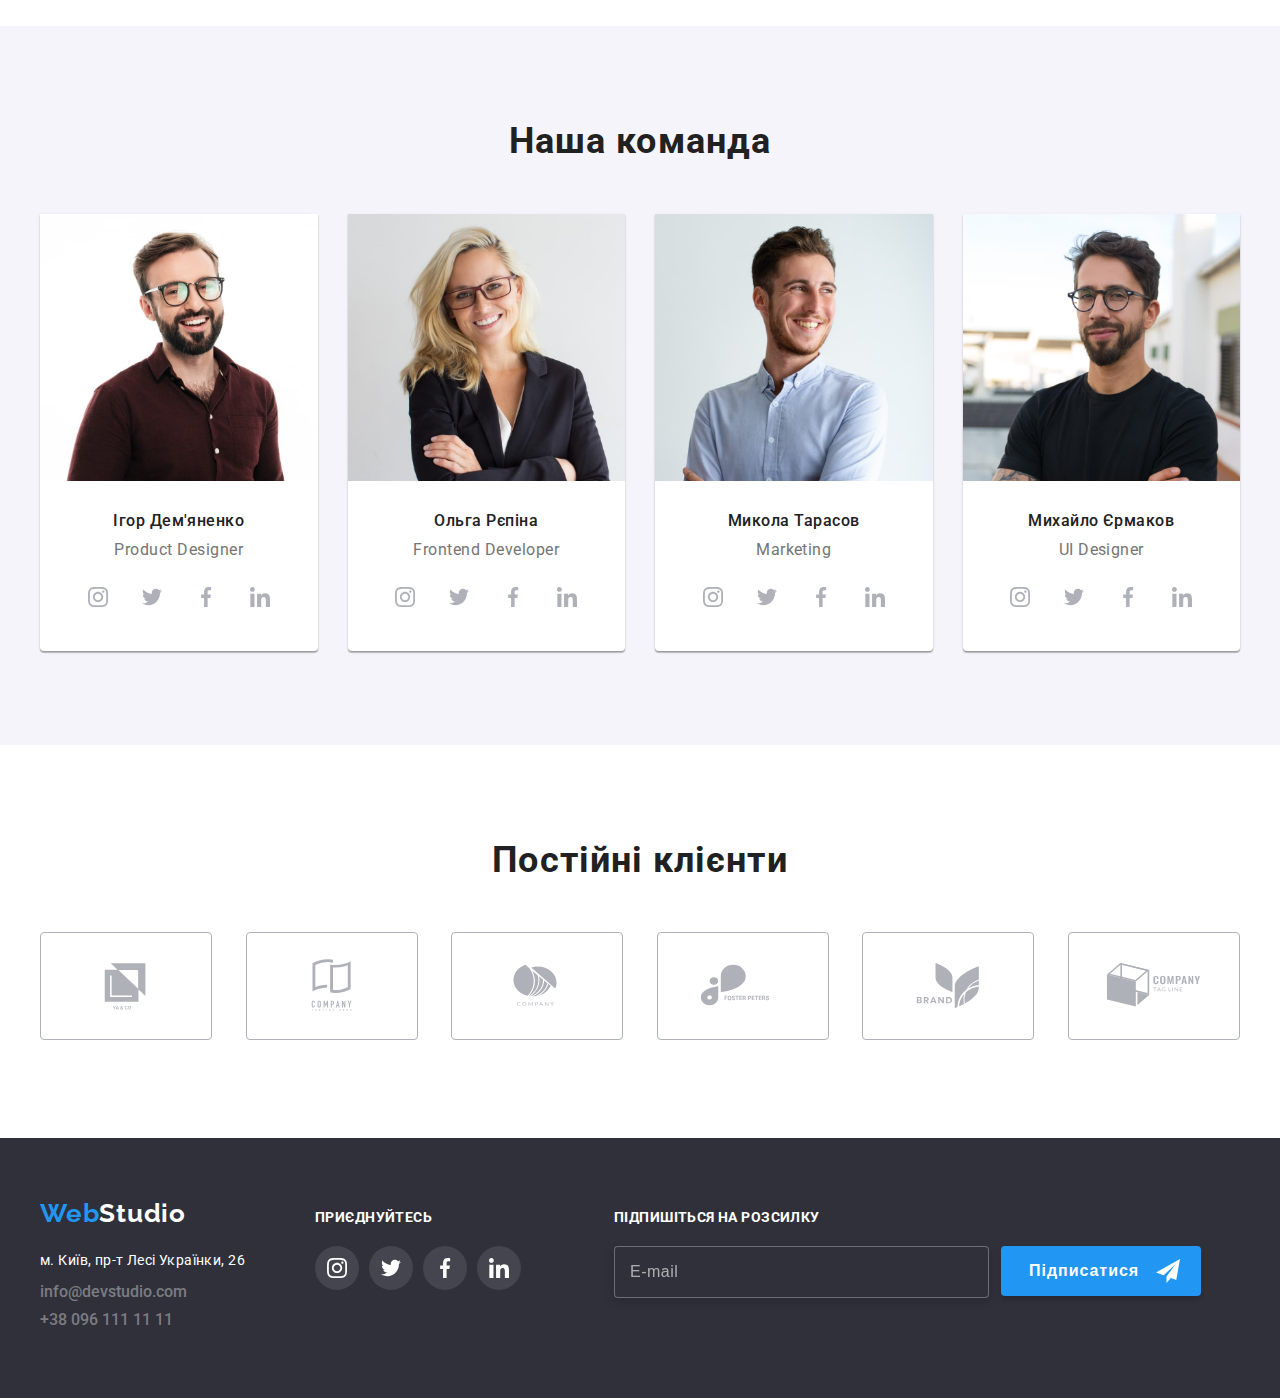
==== commit aca0e6ae: "fixed markup and stylization of forms" ====
--- a/index.html
+++ b/index.html
@@ -569,16 +569,15 @@
         </div>
         <div class="footer-subscription">
           <form action="" class="footer-form">
-            <h3 class="footer-subscription-title">підпишіться на розсилку</h3>
+            <label for="footer-email">підпишіться на розсилку</label>
             <div class="subscription-wrap">
-              <label for="email"
-                ><input
-                  type="email"
-                  name="email"
-                  placeholder="E-mail"
-                  class="subscription-input"
-                  required
-              /></label>
+              <input
+                type="footer-email"
+                name="footer-email"
+                id="footer-email"
+                placeholder="E-mail"
+                required
+              />
               <button type="submit" class="btn-footer">
                 Підписатися<svg
                   viewBox="0 0 100 100"
@@ -652,13 +651,14 @@
               class="visually-hidden"
               required
             />
-            <div class="checkbox">
-              <svg viewBox="0 0 100 100" width="12px">
-                <use xlink:href="./images/sprite.svg#icon-tick"></use>
-              </svg>
-            </div>
-            <label for="accept"
-              >Погоджуюся з розсилкою та приймаю
+
+            <label for="accept">
+              <div class="checkbox">
+                <svg viewBox="0 0 100 100" width="12px">
+                  <use xlink:href="./images/sprite.svg#icon-tick"></use>
+                </svg>
+              </div>
+              Погоджуюся з розсилкою та приймаю
               <a href="" class="checkbox-link">Умови договору</a></label
             >
             <a href=""></a>
--- a/css/styles.css
+++ b/css/styles.css
@@ -687,17 +687,20 @@
   margin-left: 93px;
 }
 
-.footer-subscription-title {
+.footer-subscription label {
   font-weight: 700;
   font-size: 14px;
   line-height: 1.1;
   letter-spacing: 0.03em;
   text-transform: uppercase;
   color: #ffffff;
-  margin-bottom: 20px;
-}
-
-.subscription-input {
+}
+
+.subscription-wrap {
+  padding-top: 20px;
+}
+
+.subscription-wrap input {
   width: 358px;
   height: 50px;
   border: none;
@@ -708,9 +711,10 @@
   background-color: #2f303a;
   padding: 0 0 0 15px;
   outline: none;
-}
-
-.subscription-input::placeholder {
+  transition: border 250ms cubic-bezier(0.4, 0, 0.2, 1);
+}
+
+.subscription-wrap input::placeholder {
   font-weight: 400;
   font-size: 16px;
   line-height: 1.3;
@@ -720,6 +724,10 @@
 
 .subscription-wrap {
   display: flex;
+}
+
+.subscription-wrap input:focus {
+  border: 1px solid var(--accent-colo);
 }
 
 .btn-footer {
@@ -880,11 +888,15 @@
   resize: none;
   border: 1px solid rgba(33, 33, 33, 0.2);
   border-radius: 4px;
-  padding-left: 16px;
+  padding: 12px 16px;
   cursor: pointer;
   outline: none;
   color: rgba(117, 117, 117, 0.5);
   transition: border 250ms cubic-bezier(0.4, 0, 0.2, 1);
+}
+
+.form-element textarea::placeholder {
+  color: rgba(117, 117, 117, 0.5);
 }
 
 .form-element textarea:focus {
@@ -921,10 +933,13 @@
 
 .checkbox svg {
   position: absolute;
-  left: 83.31%;
-  right: 15.19%;
+  left: 50%;
   top: 50%;
   transform: translate(-50%, -50%);
+}
+
+.checkbox svg {
+  display: none;
 }
 
 .accept {
@@ -944,15 +959,19 @@
   color: #757575;
 }
 
-.accept input + .checkbox {
+.accept input + label .checkbox {
   transition-property: background-color, border;
   transition-duration: 250ms;
   transition-timing-function: cubic-bezier(0.4, 0, 0.2, 1);
 }
 
-.accept input:checked + .checkbox {
+.accept input:checked + label .checkbox {
   background-color: #2196f3;
   border: 2px solid #2196f3;
+}
+
+.accept input:checked + label .checkbox svg {
+  display: block;
 }
 
 .checkbox-link {
